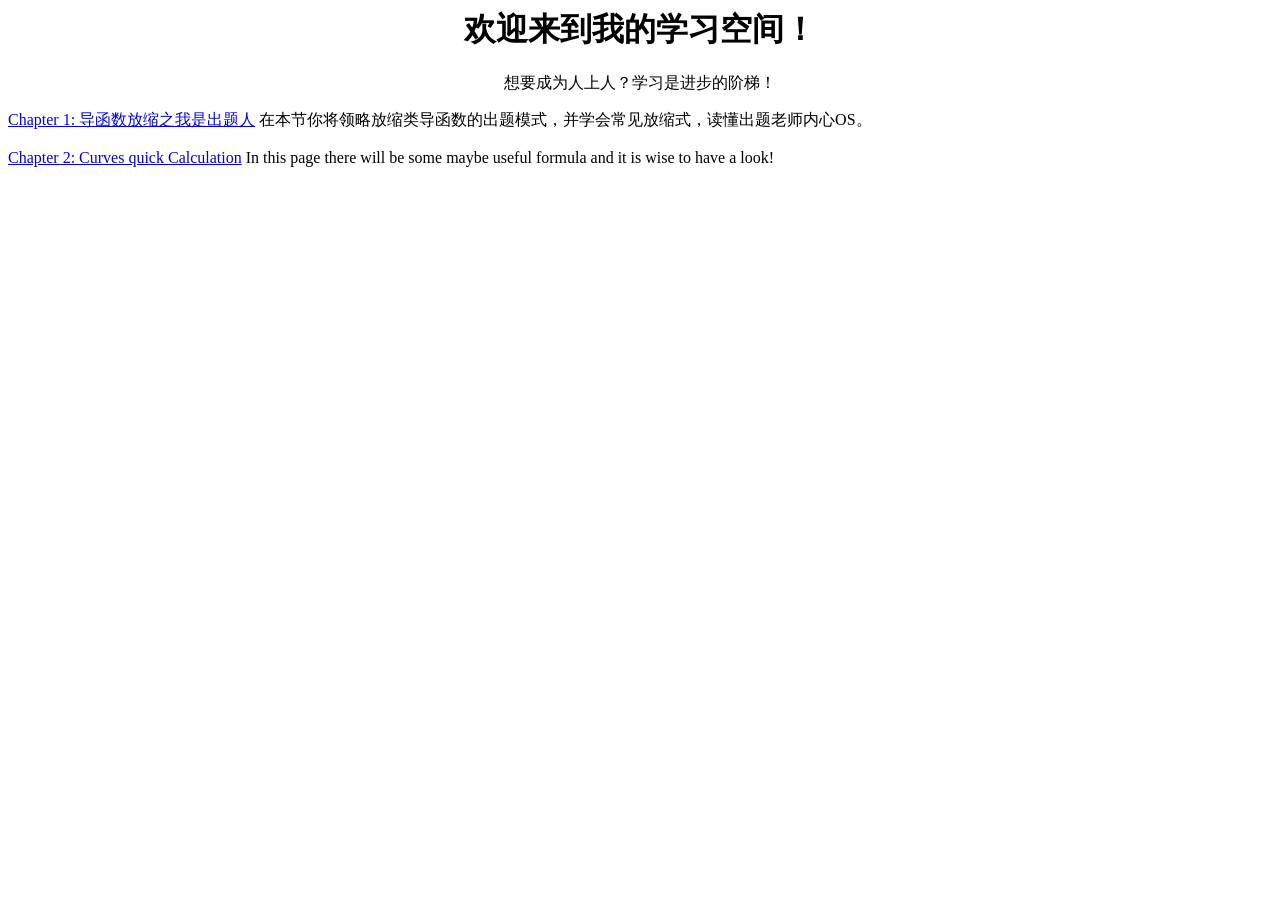
==== index.htm @ 6eed2a67 "Add files via upload" ====
<html>
<head>
    <meta charset="utf-8" />
    <title>学习空间</title>
    <link rel="shortcut icon" href="images\htmico.ico" />
</head>
<body>
    <h1 align="center">欢迎来到我的学习空间！</h1>
    <p align="center">
        想要成为人上人？学习是进步的阶梯！
    </p>
    <p>
        <a href="Chapter1.htm" target="_blank">Chapter 1: 导函数放缩之我是出题人</a> 在本节你将领略放缩类导函数的出题模式，并学会常见放缩式，读懂出题老师内心OS。<br />
        <br />
        <a href="Chapter2.htm" target="_blank">Chapter 2: Curves quick Calculation</a> In this page there will be some maybe useful formula and it is wise to have a look!<br />
        <br />
    </p>    
</body>
</html>
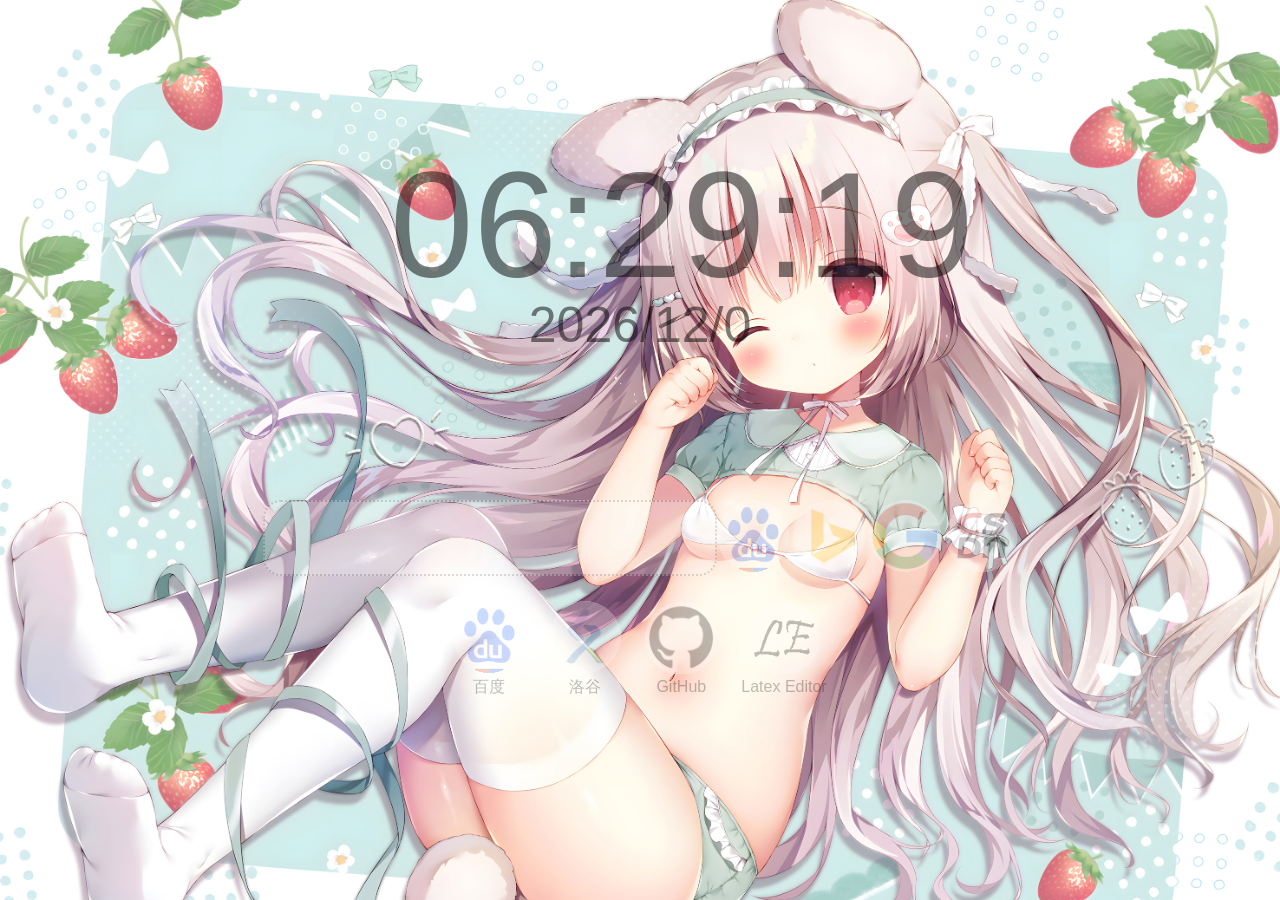
==== commit d133075f: "Add files via upload" ====
--- a/index.htm
+++ b/index.htm
@@ -1,19 +1,51 @@
+<!DOCTYPE HTML>
 <html>
 <head>
     <meta charset="utf-8" />
-    <title>学习空间</title>
-    <link rel="shortcut icon" href="images\htmico.ico" />
+    <title>My Page</title>
+    <link rel="stylesheet" type="text/css" href="css/index.css" />
+    <script type="text/javascript" src="js/index.js"></script>
+    <script type="text/javascript">
+        window.onload = function () {
+            setInterval(time_change, 200);
+        };
+    </script>
 </head>
 <body>
-    <h1 align="center">欢迎来到我的学习空间！</h1>
-    <p align="center">
-        想要成为人上人？学习是进步的阶梯！
-    </p>
-    <p>
-        <a href="Chapter1.htm" target="_blank">Chapter 1: 导函数放缩之我是出题人</a> 在本节你将领略放缩类导函数的出题模式，并学会常见放缩式，读懂出题老师内心OS。<br />
-        <br />
-        <a href="Chapter2.htm" target="_blank">Chapter 2: Curves quick Calculation</a> In this page there will be some maybe useful formula and it is wise to have a look!<br />
-        <br />
-    </p>    
+    <div id="all_block">
+        <div id="time_block">
+            <p id="time">00:00:00</p>
+            <p id="day">0000/00/00</p>
+            <script type="text/javascript">time_change()</script>
+        </div>
+        <div id="search_block">
+            <div id="keyword"><input id="search_box" type="text" checked /></div>
+            <div id="engines">
+                <button id="baidu" onclick="baidu_search()"><img src="images/baidu.gif" /></button>
+                <button id="bing" onclick="bing_search()" ><img src="images/bing.gif" /></button>
+                <button id="google" onclick="google_search()"><img src="images/google.gif" /></button>
+                <button id="csdn" onclick="csdn_search()"><img src="images/csdn.gif" /></button>
+            </div>
+        </div>
+        <div id="quick_icons">
+            <button id="qi1" onclick="hyperlink_qi1()">
+                <img src="images/baidu.gif" />
+                <p>百度</p>
+            </button>
+            <button id="qi2" onclick="hyperlink_qi2()">
+                <img src="images/luogu.gif" />
+                <p>洛谷</p>
+            </button>
+            <button id="qi3" onclick="hyperlink_qi3()">
+                <img src="images/github.gif" />
+                <p>GitHub</p>
+            </button>
+            <button id="qi4" onclick="hyperlink_qi4()">
+                <img src="images/latex_editor.gif" />
+                <p>Latex Editor</p>
+            </button>
+        </div>
+        <div id="bg_block"></div>
+    </div>
 </body>
 </html>
--- a/css/index.css
+++ b/css/index.css
@@ -0,0 +1,108 @@
+*{
+    margin:0px;
+    padding:0px;
+}
+#all{
+    width:auto;
+    height:auto;
+}
+#time_block{
+    width:500px;
+    height:200px;
+    margin:150px auto;
+}
+#time{
+    color:black;
+    font-size:150px;
+    font-family:Arial, sans-serif;
+    height:150px;
+    line-height:150px;
+    text-align:center;
+    vertical-align:middle;
+    color:rgba(0,0,0,0.5);
+}
+#day {
+    color: black;
+    font-size: 50px;
+    font-family: Arial, sans-serif;
+    height: 50px;
+    line-height: 50px;
+    text-align: center;
+    vertical-align: middle;
+    color:rgba(0,0,0,0.5);
+}
+#search_block{
+    margin:0 auto;
+    width:fit-content;
+}
+#search_block div{
+    display:inline-block;
+    margin:0px;
+    float:left;
+}
+#keyword input{
+    width:450px;
+    height:72px;
+    border-style:dotted;
+    border-radius:18px;
+    font-size:42px;
+    font-family:'Microsoft YaHei';
+    opacity:0.25;
+}
+#keyword input:hover {
+    width: 450px;
+    height: 72px;
+    border-style: dotted;
+    border-radius: 18px;
+    font-size: 42px;
+    font-family: 'Microsoft YaHei';
+    opacity:0.65;
+}
+    #keyword input:focus {
+        width: 450px;
+        height: 72px;
+        border-style: dotted;
+        border-radius: 18px;
+        font-size: 42px;
+        font-family: 'Microsoft YaHei';
+        opacity: 0.65;
+    }
+#engines button{
+    background-color:transparent;
+    border-width:0px;
+    opacity:0.25;
+}
+#engines button:hover {
+    background-color: transparent;
+    border-width: 0px;
+    opacity: 0.9;
+}
+#quick_icons {
+    clear: both;
+    width: fit-content;
+    margin: 0 auto;
+}
+#quick_icons button{
+    background-color: transparent;
+    border-width: 0px;
+    opacity: 0.25;
+    font-size:16px;
+    padding:25px 10px 0px 10px;
+}
+#quick_icons button:hover{
+    background-color: transparent;
+    border-width: 0px;
+    opacity: 0.9;
+    font-size:24px;
+    padding:20px 10px 0px 10px;
+}
+#bg_block{
+    position:absolute;
+    width:100%;
+    height:100%;
+    top:0px;
+    left:0px;
+    background-image:url(../images/bg.jpg);
+    background-size:cover;
+    z-index:-1;
+}
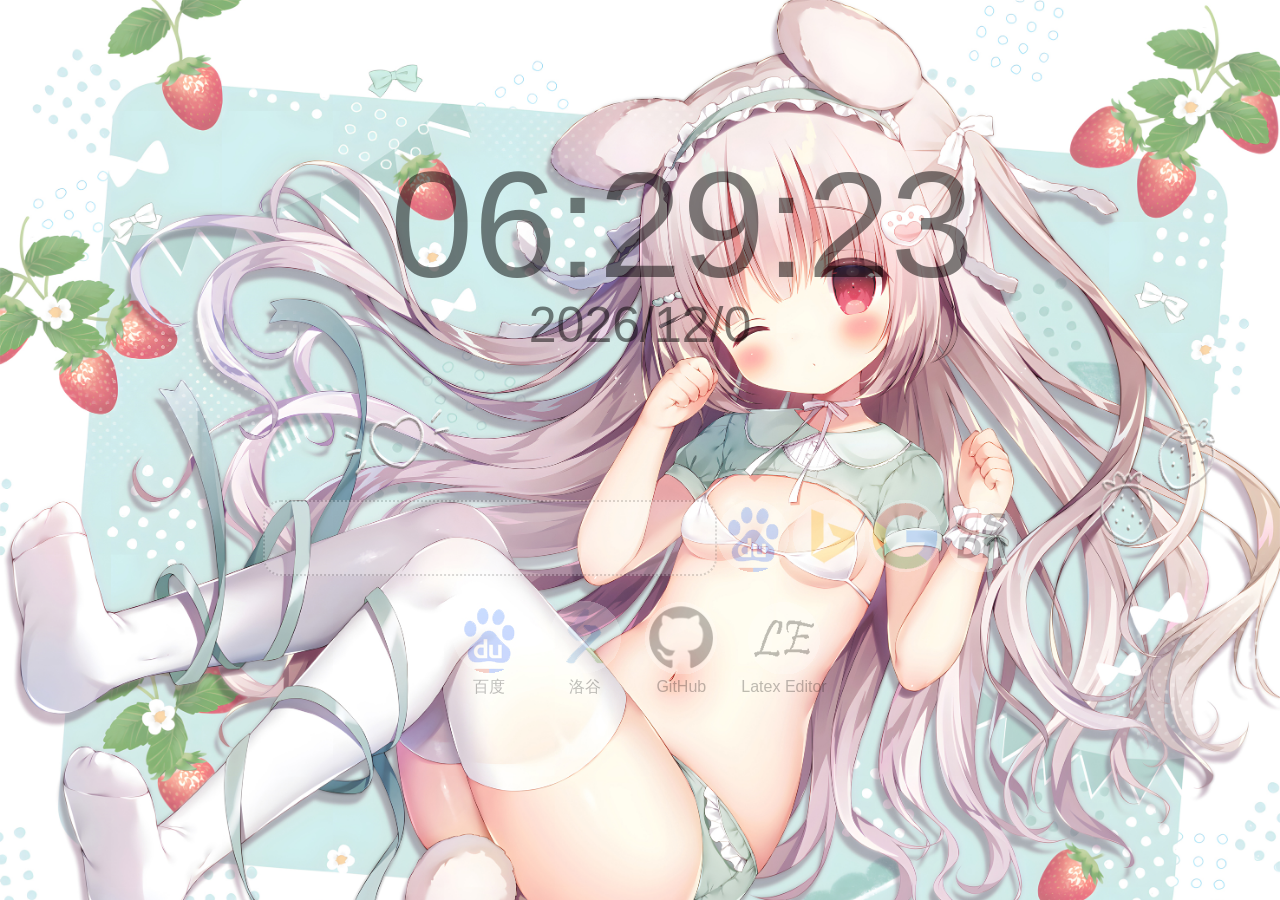
==== commit 2556c4c9: "Update index.htm" ====
--- a/index.htm
+++ b/index.htm
@@ -2,7 +2,8 @@
 <html>
 <head>
     <meta charset="utf-8" />
-    <title>My Page</title>
+    <title>HomePage</title>
+    <link rel="shortcut icon" type="image/x-icon" href="images/pageico.gif" />
     <link rel="stylesheet" type="text/css" href="css/index.css" />
     <script type="text/javascript" src="js/index.js"></script>
     <script type="text/javascript">
@@ -48,4 +49,4 @@
         <div id="bg_block"></div>
     </div>
 </body>
-</html>+</html>
